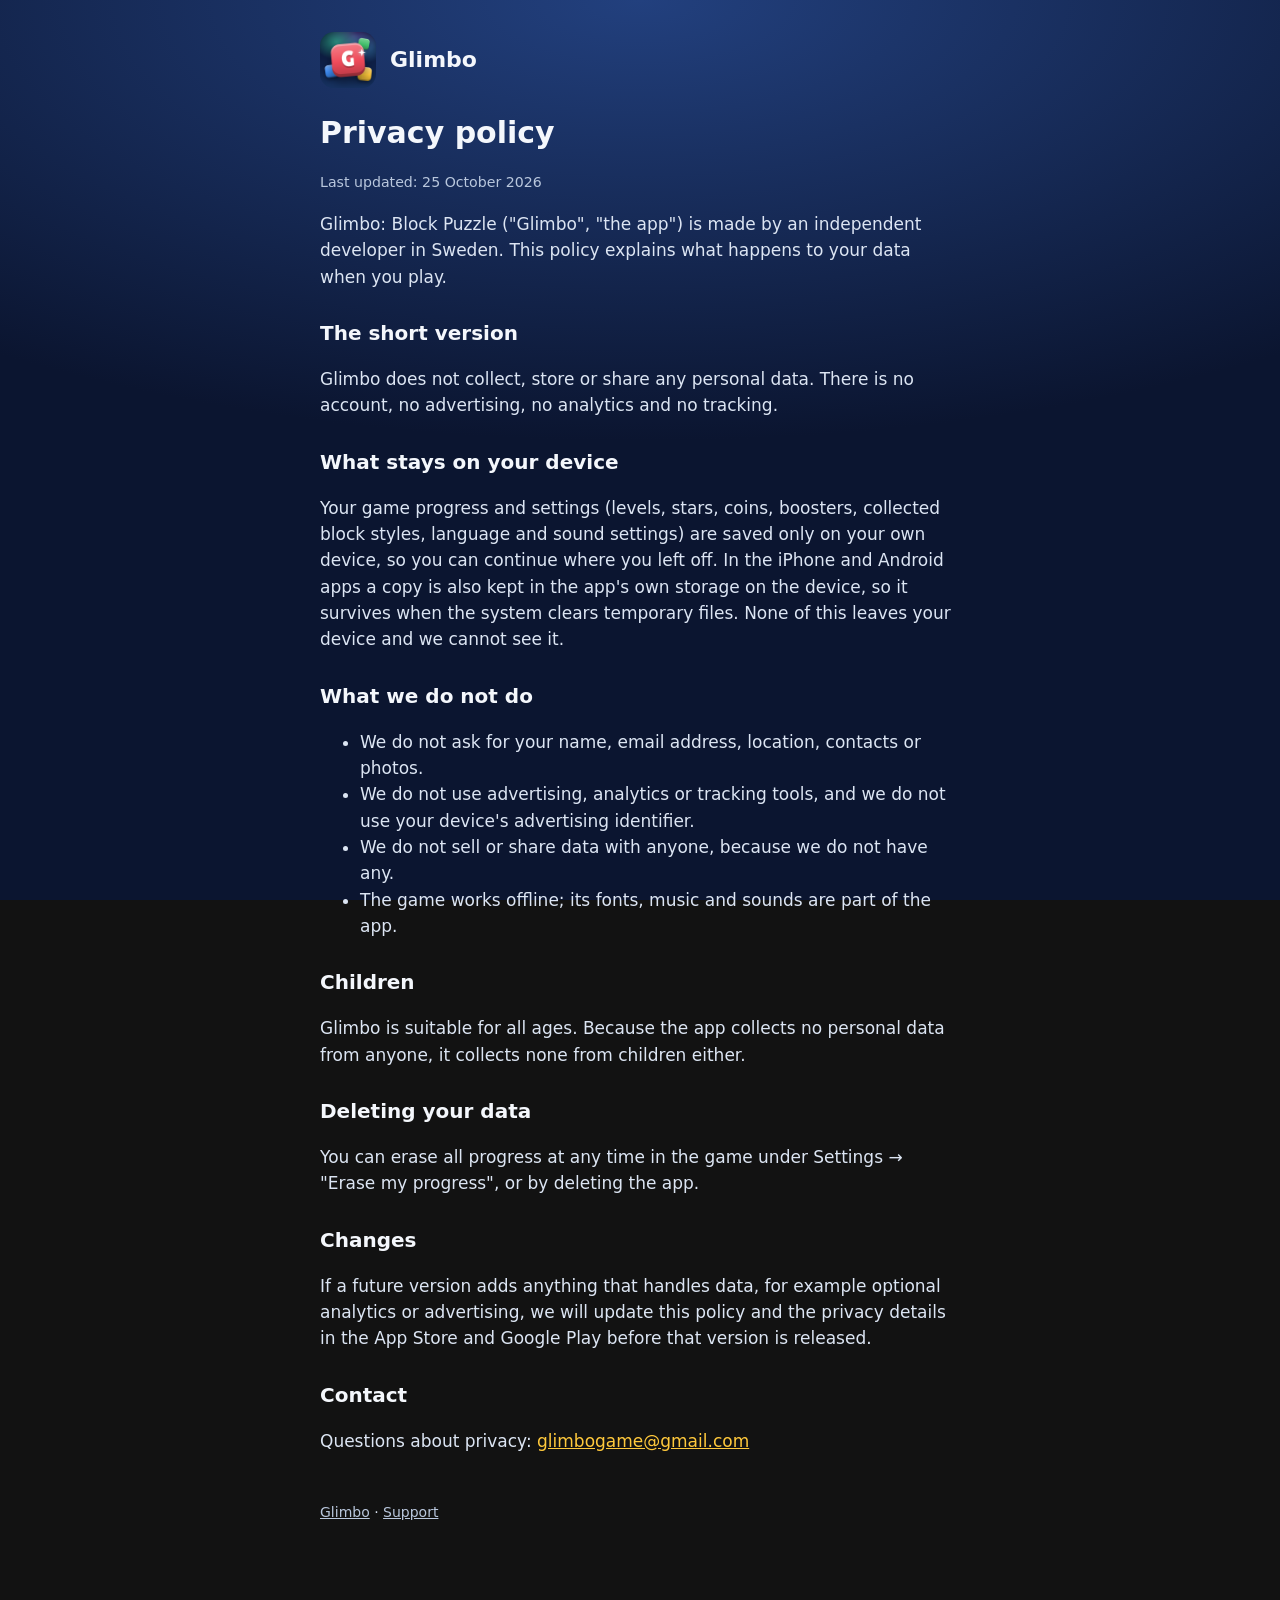
==== privacy.html @ 697afd59 "Glimbo website: start page, privacy policy and support Co-Authored-By: Claude Opus 5.5 <noreply@anth" ====
<!doctype html>
<html lang="en">
<head>
<meta charset="utf-8">
<meta name="viewport" content="width=device-width, initial-scale=1">
<title>Privacy policy · Glimbo</title>
<link rel="icon" href="icon.png">
<link rel="stylesheet" href="style.css">
</head>
<body>
<main>
  <header><img src="icon.png" alt=""><a href="./">Glimbo</a></header>
  <h1>Privacy policy</h1>
  <p><small>Last updated: 25 October 2026</small></p>
  <p>Glimbo: Block Puzzle ("Glimbo", "the app") is made by an independent developer in Sweden. This policy explains what happens to your data when you play.</p>

  <h2>The short version</h2>
  <p>Glimbo does not collect, store or share any personal data. There is no account, no advertising, no analytics and no tracking.</p>

  <h2>What stays on your device</h2>
  <p>Your game progress and settings (levels, stars, coins, boosters, collected block styles, language and sound settings) are saved only on your own device, so you can continue where you left off. In the iPhone and Android apps a copy is also kept in the app's own storage on the device, so it survives when the system clears temporary files. None of this leaves your device and we cannot see it.</p>

  <h2>What we do not do</h2>
  <ul>
    <li>We do not ask for your name, email address, location, contacts or photos.</li>
    <li>We do not use advertising, analytics or tracking tools, and we do not use your device's advertising identifier.</li>
    <li>We do not sell or share data with anyone, because we do not have any.</li>
    <li>The game works offline; its fonts, music and sounds are part of the app.</li>
  </ul>

  <h2>Children</h2>
  <p>Glimbo is suitable for all ages. Because the app collects no personal data from anyone, it collects none from children either.</p>

  <h2>Deleting your data</h2>
  <p>You can erase all progress at any time in the game under Settings → "Erase my progress", or by deleting the app.</p>

  <h2>Changes</h2>
  <p>If a future version adds anything that handles data, for example optional analytics or advertising, we will update this policy and the privacy details in the App Store and Google Play before that version is released.</p>

  <h2>Contact</h2>
  <p>Questions about privacy: <a href="mailto:glimbogame@gmail.com">glimbogame@gmail.com</a></p>
  <footer><p><a href="./">Glimbo</a> · <a href="support.html">Support</a></p></footer>
</main>
</body>
</html>
---- style.css ----
:root { --night: #0B1530; --night-2: #13224A; --sun: #FFC93C; --mist: #B9C7DD; --snow: #F4F7FC; color-scheme: dark; }
* { box-sizing: border-box; }
body { margin: 0; min-height: 100vh; font: 17px/1.55 system-ui, -apple-system, 'Segoe UI', sans-serif; color: var(--snow);
  background: radial-gradient(120% 70% at 50% 0%, #22407E, var(--night) 70%) fixed; }
main { max-width: 680px; margin: 0 auto; padding: 32px 20px 64px; }
a { color: var(--sun); }
header { display: flex; align-items: center; gap: 14px; margin-bottom: 28px; }
header img { width: 56px; height: 56px; border-radius: 14px; }
header a { color: inherit; text-decoration: none; font-weight: 800; font-size: 22px; }
h1 { font-size: 30px; line-height: 1.15; margin: 0 0 12px; }
h2 { font-size: 20px; margin: 28px 0 8px; }
p, li { color: #DCE5F3; }
.lead { font-size: 19px; color: var(--mist); }
.hero { text-align: center; padding-top: 24px; }
.hero img.icon { width: 120px; height: 120px; border-radius: 28px; box-shadow: 0 16px 40px rgba(0,0,0,.4); }
.badges { display: flex; flex-wrap: wrap; justify-content: center; gap: 14px; margin: 26px 0 8px; }
.badges img { height: 54px; width: auto; }
footer { margin-top: 48px; color: var(--mist); font-size: 14px; }
footer a { color: var(--mist); }
small { color: var(--mist); }
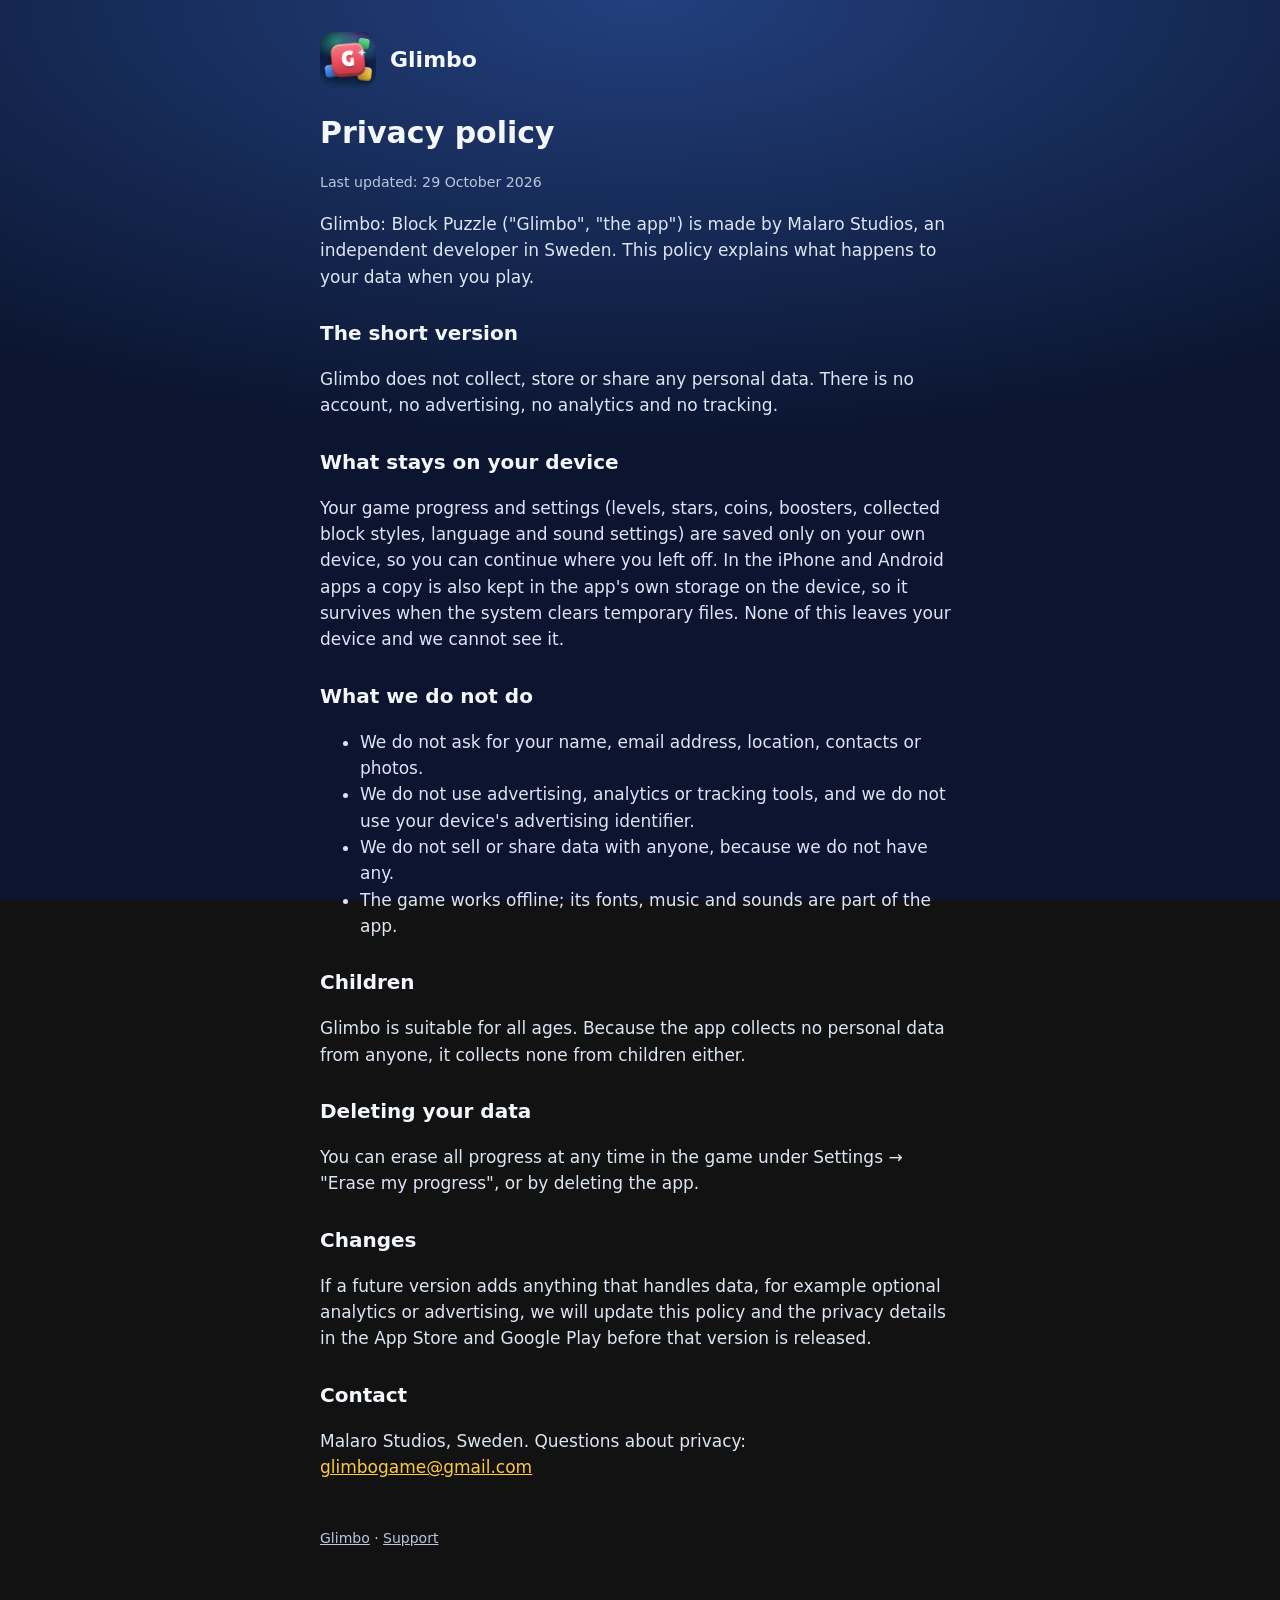
==== commit f3ce7c40: "Name the developer, Malaro Studios, on the site and in the privacy policy Co-Authored-By: Claude Opu" ====
--- a/privacy.html
+++ b/privacy.html
@@ -11,8 +11,8 @@
 <main>
   <header><img src="icon.png" alt=""><a href="./">Glimbo</a></header>
   <h1>Privacy policy</h1>
-  <p><small>Last updated: 25 October 2026</small></p>
-  <p>Glimbo: Block Puzzle ("Glimbo", "the app") is made by an independent developer in Sweden. This policy explains what happens to your data when you play.</p>
+  <p><small>Last updated: 29 October 2026</small></p>
+  <p>Glimbo: Block Puzzle ("Glimbo", "the app") is made by Malaro Studios, an independent developer in Sweden. This policy explains what happens to your data when you play.</p>
 
   <h2>The short version</h2>
   <p>Glimbo does not collect, store or share any personal data. There is no account, no advertising, no analytics and no tracking.</p>
@@ -38,7 +38,7 @@
   <p>If a future version adds anything that handles data, for example optional analytics or advertising, we will update this policy and the privacy details in the App Store and Google Play before that version is released.</p>
 
   <h2>Contact</h2>
-  <p>Questions about privacy: <a href="mailto:glimbogame@gmail.com">glimbogame@gmail.com</a></p>
+  <p>Malaro Studios, Sweden. Questions about privacy: <a href="mailto:glimbogame@gmail.com">glimbogame@gmail.com</a></p>
   <footer><p><a href="./">Glimbo</a> · <a href="support.html">Support</a></p></footer>
 </main>
 </body>
